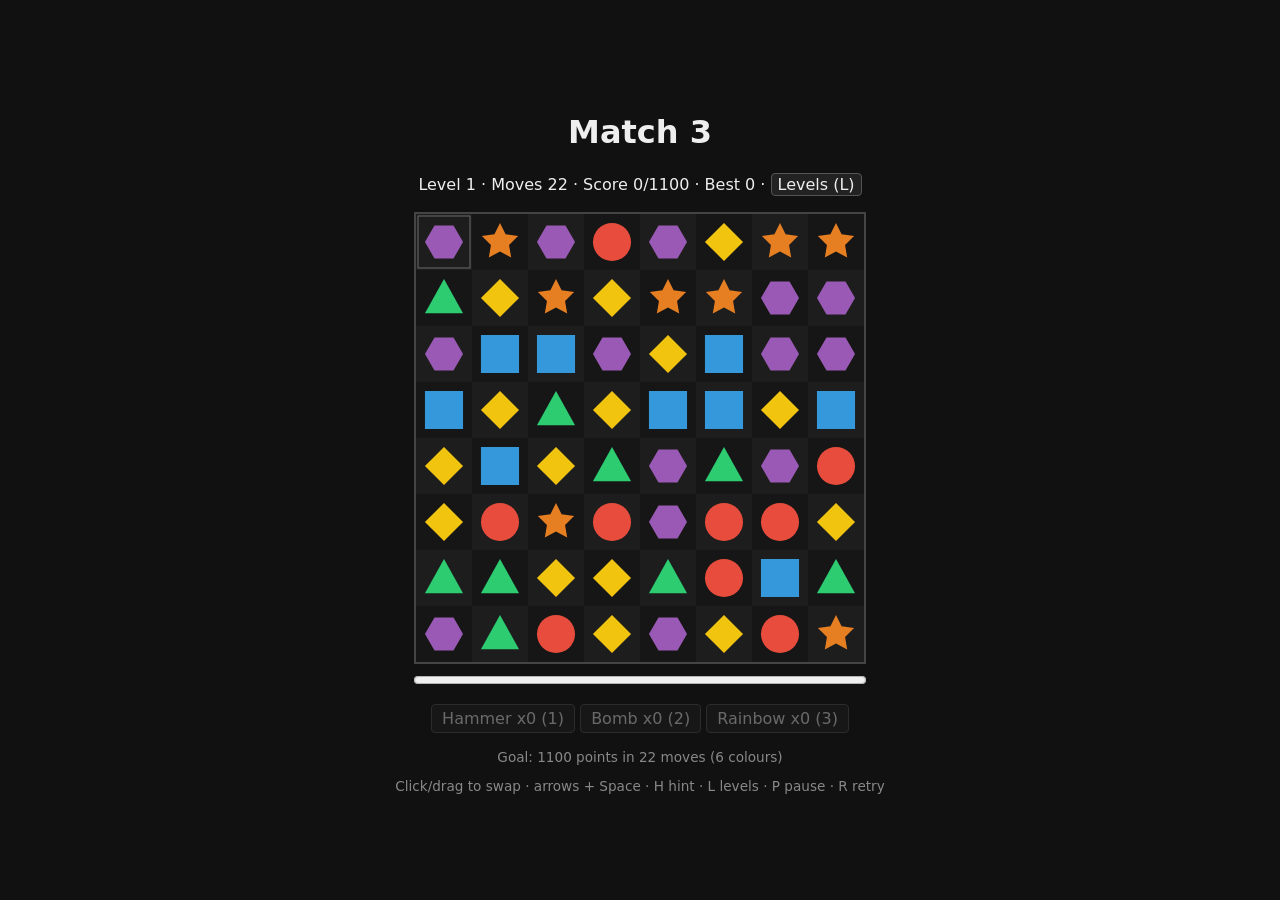
==== match3/index.html @ 858a879d "add match3 Match-3 puzzle: 8x8 board, special gems, cascades, 100 levels with saved progress and a l" ====
<!doctype html>
<html lang="en">
<head>
  <meta charset="utf-8">
  <meta name="viewport" content="width=device-width, initial-scale=1">
  <title>Match 3</title>
  <link rel="stylesheet" href="style.css">
</head>
<body>
  <main>
    <h1>Match 3</h1>
    <p>Level <span id="level">1</span> · Moves <span id="moves">25</span> · Score <span id="score">0</span>/<span id="target">0</span> · Best <span id="best">0</span> · <button id="levels-btn" type="button">Levels (L)</button></p>
    <div id="board">
      <canvas id="game" width="448" height="448"></canvas>
      <progress id="goal" max="1" value="0"></progress>
      <p id="powerups" hidden>
        <button id="pu-hammer" type="button">Hammer</button>
        <button id="pu-bomb" type="button">Bomb</button>
        <button id="pu-rainbow" type="button">Rainbow</button>
      </p>
      <p id="msg" class="hint">&nbsp;</p>
      <p class="hint">Click/drag to swap · arrows + Space · H hint · L levels · P pause · R retry</p>
    </div>
    <section id="levels" hidden>
      <h2>Levels</h2>
      <p><button id="endless" type="button">∞ Endless</button></p>
      <div id="grid"></div>
      <p class="hint">Progress is saved in this browser. <button id="levels-close" type="button">Back to game (Esc)</button></p>
    </section>
  </main>
  <script src="game.js"></script>
</body>
</html>
---- match3/style.css ----
body {
  margin: 0;
  min-height: 100vh;
  display: grid;
  place-items: center;
  background: #111;
  color: #eee;
  font-family: system-ui, sans-serif;
}

main {
  text-align: center;
}

canvas {
  background: #000;
  border: 2px solid #444;
  max-width: 100%;
}

.hint {
  color: #888;
  font-size: 0.85rem;
}

canvas {
  display: block;
  margin: 0 auto;
  touch-action: none;
}

progress {
  display: block;
  box-sizing: border-box;
  width: 452px; /* canvas 448px + 2x2px border */
  max-width: 100%;
  margin: 8px auto 0;
}

button {
  font: inherit;
  color: inherit;
  background: #222;
  border: 1px solid #555;
  border-radius: 4px;
  cursor: pointer;
}

#grid {
  display: grid;
  grid-template-columns: repeat(10, 1fr);
  gap: 4px;
  width: 560px;
  max-width: 100%;
  margin: 0 auto 8px;
}

.lvl {
  display: flex;
  flex-direction: column;
  align-items: center;
  padding: 4px 0;
  font-size: 0.85rem;
}

.lvl span {
  font-size: 0.6rem;
  color: #f1c40f;
}

.lvl.current {
  border-color: #fff;
  background: #2f3b52;
}

.lvl.locked {
  opacity: 0.4;
  cursor: not-allowed;
}

#endless {
  padding: 6px 16px;
}

#endless.current {
  border-color: #fff;
  background: #2f3b52;
}

#powerups button {
  padding: 4px 10px;
}

#powerups button.armed {
  border-color: #ff8c00;
  background: #4a3210;
}

#powerups button:disabled {
  opacity: 0.4;
  cursor: not-allowed;
}
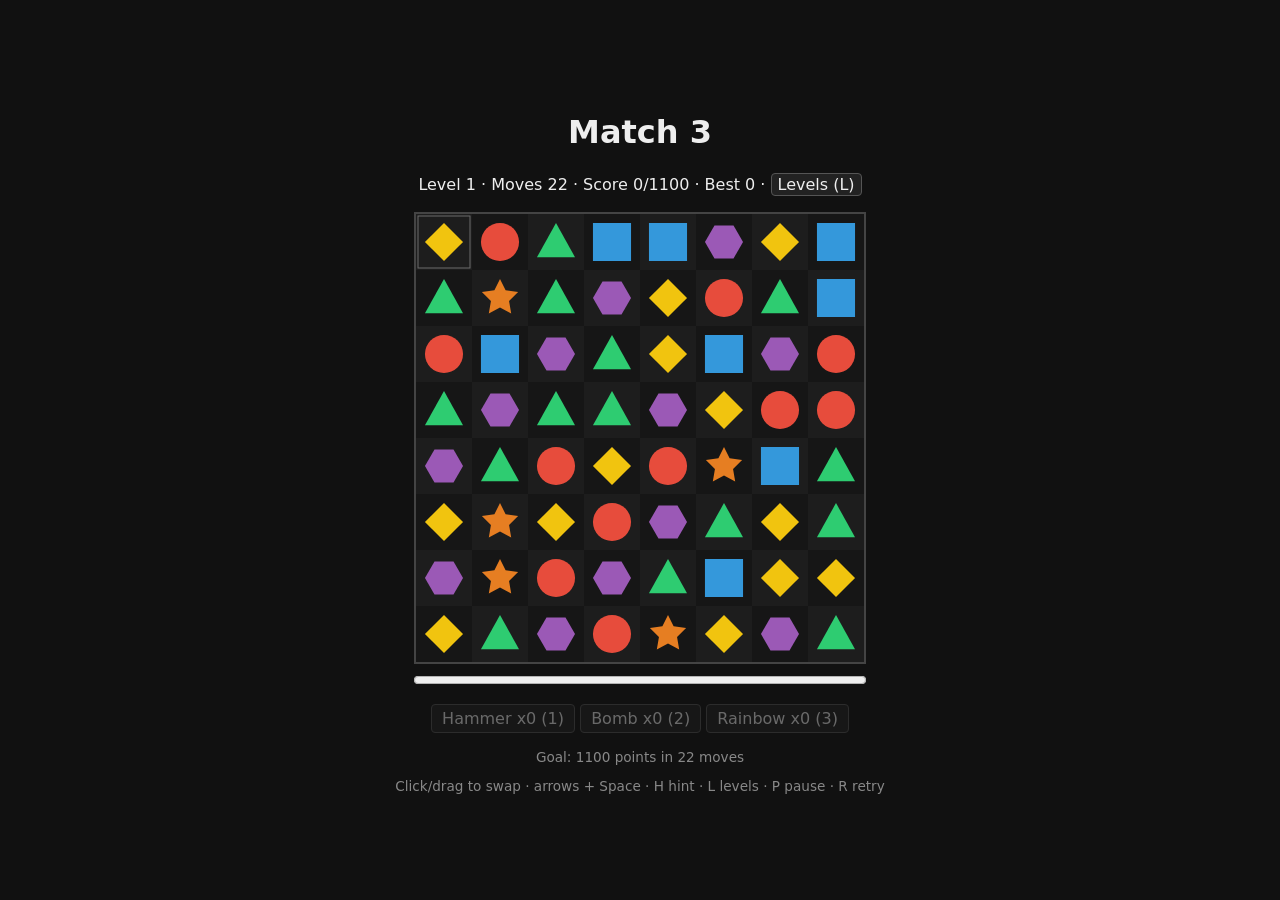
==== commit fbf79f02: "match3: add world 2 with rocks and cages (levels 101-200) Blocked cells never move or clear and spli" ====
--- a/match3/index.html
+++ b/match3/index.html
@@ -9,7 +9,7 @@
 <body>
   <main>
     <h1>Match 3</h1>
-    <p>Level <span id="level">1</span> · Moves <span id="moves">25</span> · Score <span id="score">0</span>/<span id="target">0</span> · Best <span id="best">0</span> · <button id="levels-btn" type="button">Levels (L)</button></p>
+    <p>Level <span id="level">1</span> · Moves <span id="moves">25</span> · Score <span id="score">0</span>/<span id="target">0</span><span id="cages-wrap" hidden> · Cages <span id="cages">0</span></span> · Best <span id="best">0</span> · <button id="levels-btn" type="button">Levels (L)</button></p>
     <div id="board">
       <canvas id="game" width="448" height="448"></canvas>
       <progress id="goal" max="1" value="0"></progress>
@@ -24,7 +24,10 @@
     <section id="levels" hidden>
       <h2>Levels</h2>
       <p><button id="endless" type="button">∞ Endless</button></p>
+      <h3>World 1 - Classic</h3>
       <div id="grid"></div>
+      <h3>World 2 - Walls &amp; Cages</h3>
+      <div id="grid2"></div>
       <p class="hint">Progress is saved in this browser. <button id="levels-close" type="button">Back to game (Esc)</button></p>
     </section>
   </main>
--- a/match3/style.css
+++ b/match3/style.css
@@ -46,7 +46,8 @@
   cursor: pointer;
 }
 
-#grid {
+#grid,
+#grid2 {
   display: grid;
   grid-template-columns: repeat(10, 1fr);
   gap: 4px;
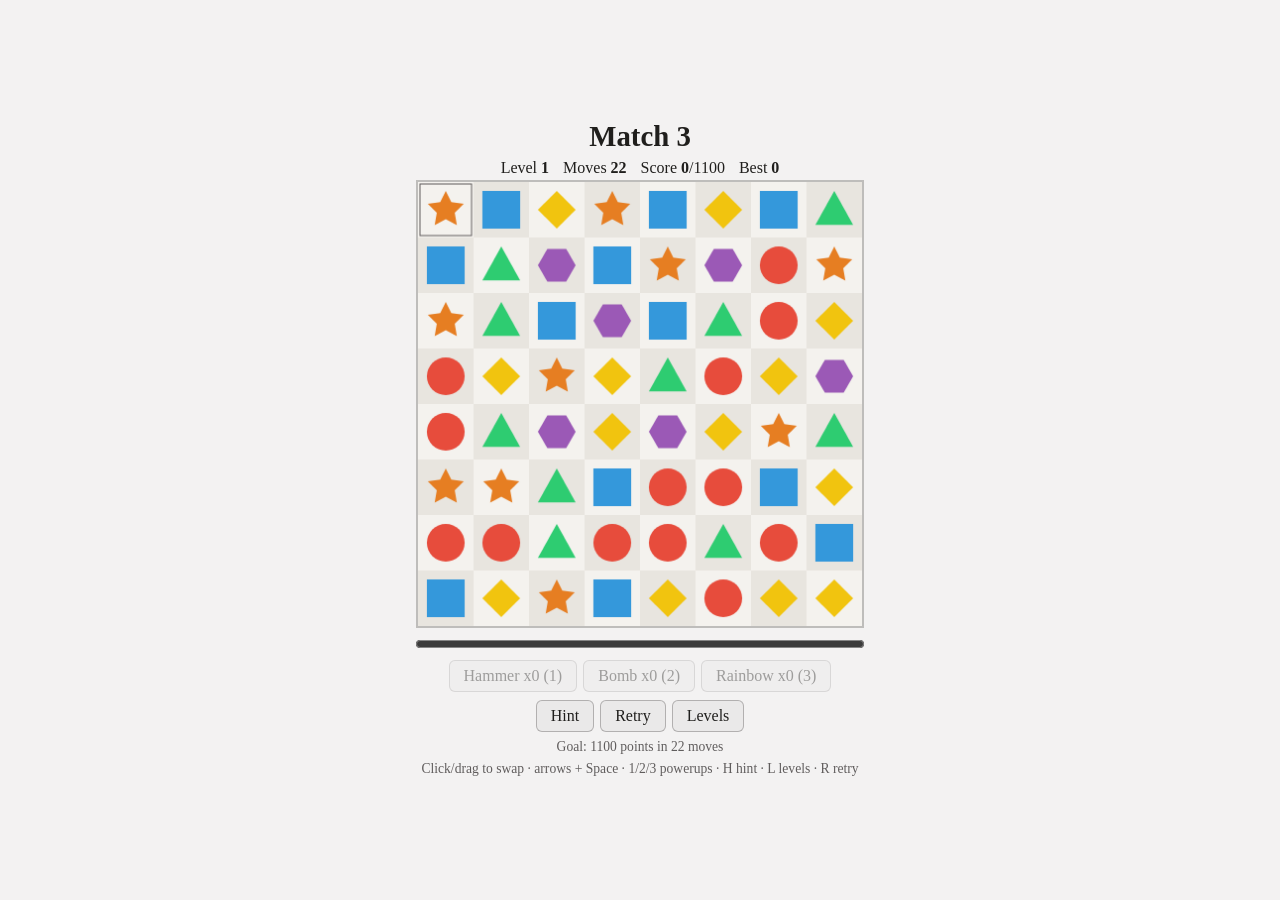
==== commit 1ba79a89: "Follow the kit theme and optimise all games for mobile Colours come from CSS variables and a canvas " ====
--- a/match3/index.html
+++ b/match3/index.html
@@ -2,33 +2,47 @@
 <html lang="en">
 <head>
   <meta charset="utf-8">
-  <meta name="viewport" content="width=device-width, initial-scale=1">
+  <meta name="viewport" content="width=device-width, initial-scale=1, viewport-fit=cover">
   <title>Match 3</title>
+  <script>!function(){var r=document.documentElement;if(r.getAttribute("data-theme"))return;var s=null;try{s=localStorage.getItem("kit-theme")}catch(e){}if(!s&&window.matchMedia&&matchMedia("(prefers-color-scheme: dark)").matches)s="dark";r.setAttribute("data-theme",s||"light");r.setAttribute("data-theme-auto","")}()</script>
   <link rel="stylesheet" href="style.css">
 </head>
 <body>
   <main>
     <h1>Match 3</h1>
-    <p>Level <span id="level">1</span> · Moves <span id="moves">25</span> · Score <span id="score">0</span>/<span id="target">0</span><span id="cages-wrap" hidden> · Cages <span id="cages">0</span></span> · Best <span id="best">0</span> · <button id="levels-btn" type="button">Levels (L)</button></p>
+    <p class="hud">
+      <span>Level <b id="level">1</b></span>
+      <span>Moves <b id="moves">25</b></span>
+      <span>Score <b id="score">0</b>/<span id="target">0</span></span>
+      <span id="cages-wrap" hidden>Cages <b id="cages">0</b></span>
+      <span>Best <b id="best">0</b></span>
+    </p>
     <div id="board">
       <canvas id="game" width="448" height="448"></canvas>
       <progress id="goal" max="1" value="0"></progress>
-      <p id="powerups" hidden>
+      <p id="powerups" class="tools" hidden>
         <button id="pu-hammer" type="button">Hammer</button>
         <button id="pu-bomb" type="button">Bomb</button>
         <button id="pu-rainbow" type="button">Rainbow</button>
       </p>
+      <p class="tools">
+        <button id="btn-hint" type="button">Hint</button>
+        <button id="btn-retry" type="button">Retry</button>
+        <button id="levels-btn" type="button">Levels</button>
+      </p>
       <p id="msg" class="hint">&nbsp;</p>
-      <p class="hint">Click/drag to swap · arrows + Space · H hint · L levels · P pause · R retry</p>
+      <p class="hint kbd-hint">Click/drag to swap · arrows + Space · 1/2/3 powerups · H hint · L levels · R retry</p>
+      <p class="hint touch-only">Drag a gem or tap two neighbours · tap the board to continue</p>
     </div>
     <section id="levels" hidden>
       <h2>Levels</h2>
-      <p><button id="endless" type="button">∞ Endless</button></p>
+      <p><button id="endless" type="button">&infin; Endless</button></p>
       <h3>World 1 - Classic</h3>
       <div id="grid"></div>
       <h3>World 2 - Walls &amp; Cages</h3>
       <div id="grid2"></div>
-      <p class="hint">Progress is saved in this browser. <button id="levels-close" type="button">Back to game (Esc)</button></p>
+      <p class="hint">Progress is saved in this browser.</p>
+      <p><button id="levels-close" type="button">Back to game (Esc)</button></p>
     </section>
   </main>
   <script src="game.js"></script>
--- a/match3/style.css
+++ b/match3/style.css
@@ -1,49 +1,178 @@
+/* Theme: follows the kit portal (it sets data-theme on the page); without it the saved kit choice or the system. */
+:root {
+  color-scheme: light;
+  --bg: #f3f2f2; --surface: #eae9e9; --text: #201f1d; --muted: #605d5d; --accent: #b68235;
+  --border: rgba(32, 31, 29, 0.28);
+  --board: #fbfaf8; --line: rgba(32, 31, 29, 0.1); --cell-a: #f4f2ee; --cell-b: #e8e5df;
+  --overlay: rgba(243, 242, 242, 0.86); --cage: #5b6470;
+}
+
+:root[data-theme=dark] {
+  color-scheme: dark;
+  --bg: #1a1917; --surface: #252320; --text: #ece8e1; --muted: #a09a92; --accent: #d6a04c;
+  --border: rgba(236, 232, 225, 0.28);
+  --board: #100f0e; --line: rgba(236, 232, 225, 0.08); --cell-a: #1d1c1a; --cell-b: #151412;
+  --overlay: rgba(26, 25, 23, 0.84); --cage: #cfd8dc;
+}
+
+@media (prefers-color-scheme: dark) {
+  :root:not([data-theme]) {
+    color-scheme: dark;
+    --bg: #1a1917; --surface: #252320; --text: #ece8e1; --muted: #a09a92; --accent: #d6a04c;
+    --border: rgba(236, 232, 225, 0.28);
+    --board: #100f0e; --line: rgba(236, 232, 225, 0.08); --cell-a: #1d1c1a; --cell-b: #151412;
+    --overlay: rgba(26, 25, 23, 0.84); --cage: #cfd8dc;
+  }
+}
+
+*, *::before, *::after {
+  box-sizing: border-box;
+}
+
+html {
+  -webkit-text-size-adjust: 100%;
+}
+
 body {
   margin: 0;
   min-height: 100vh;
+  min-height: 100dvh;
   display: grid;
   place-items: center;
-  background: #111;
-  color: #eee;
-  font-family: system-ui, sans-serif;
+  background: var(--bg);
+  color: var(--text);
+  font-family: Georgia, "Iowan Old Style", "Times New Roman", serif;
+  padding: env(safe-area-inset-top) env(safe-area-inset-right) env(safe-area-inset-bottom) env(safe-area-inset-left);
+  overscroll-behavior: none;
+  -webkit-tap-highlight-color: transparent;
+  -webkit-user-select: none;
+  user-select: none;
 }
 
 main {
   text-align: center;
-}
-
-canvas {
-  background: #000;
-  border: 2px solid #444;
+  padding: 6px;
   max-width: 100%;
 }
 
-.hint {
-  color: #888;
-  font-size: 0.85rem;
+h1 {
+  margin: 0.2rem 0 0.4rem;
+  font-size: clamp(1.3rem, 5vw, 1.8rem);
+  font-weight: 600;
+}
+
+p {
+  margin: 0.4rem 0;
 }
 
 canvas {
   display: block;
   margin: 0 auto;
+  background: var(--board);
+  border: 2px solid var(--border);
   touch-action: none;
+}
+
+.hint {
+  color: var(--muted);
+  font-size: 0.85rem;
+}
+
+button {
+  font: inherit;
+  color: var(--text);
+  background: var(--surface);
+  border: 1px solid var(--border);
+  border-radius: 6px;
+  padding: 6px 14px;
+  cursor: pointer;
+  touch-action: manipulation;
+}
+
+button:hover {
+  border-color: var(--accent);
+}
+
+button:active {
+  background: color-mix(in srgb, var(--accent) 28%, var(--surface));
+}
+
+button:disabled {
+  opacity: 0.4;
+  cursor: not-allowed;
+}
+
+:focus-visible {
+  outline: 2px solid var(--accent);
+  outline-offset: 2px;
+}
+
+/* On-screen controls only where there is no keyboard. */
+.touch-only {
+  display: none;
+}
+
+@media (pointer: coarse), (max-width: 640px) {
+  .touch-only {
+    display: flex;
+  }
+
+  .kbd-hint {
+    display: none;
+  }
+
+  button {
+    min-height: 44px;
+    min-width: 44px;
+  }
+}
+
+:root {
+  --board-w: min(96vw, 52vh, 448px);
+  --board-w: min(96vw, 52dvh, 448px);
+}
+
+.hud {
+  display: flex;
+  flex-wrap: wrap;
+  justify-content: center;
+  gap: 2px 14px;
+  margin: 0.2rem 0;
+}
+
+.hud b {
+  font-variant-numeric: tabular-nums;
+}
+
+canvas {
+  width: var(--board-w);
+  height: auto;
+  aspect-ratio: 1;
 }
 
 progress {
   display: block;
-  box-sizing: border-box;
-  width: 452px; /* canvas 448px + 2x2px border */
-  max-width: 100%;
+  width: var(--board-w);
   margin: 8px auto 0;
-}
-
-button {
-  font: inherit;
-  color: inherit;
-  background: #222;
-  border: 1px solid #555;
-  border-radius: 4px;
-  cursor: pointer;
+  accent-color: var(--accent);
+}
+
+.tools {
+  display: flex;
+  flex-wrap: wrap;
+  justify-content: center;
+  gap: 6px;
+  margin: 8px 0 0;
+}
+
+.tools[hidden],
+#cages-wrap[hidden] {
+  display: none;
+}
+
+#powerups button.armed {
+  border-color: var(--accent);
+  background: color-mix(in srgb, var(--accent) 30%, var(--surface));
 }
 
 #grid,
@@ -52,7 +181,7 @@
   grid-template-columns: repeat(10, 1fr);
   gap: 4px;
   width: 560px;
-  max-width: 100%;
+  max-width: 94vw;
   margin: 0 auto 8px;
 }
 
@@ -61,17 +190,19 @@
   flex-direction: column;
   align-items: center;
   padding: 4px 0;
+  min-width: 0;
   font-size: 0.85rem;
 }
 
 .lvl span {
   font-size: 0.6rem;
-  color: #f1c40f;
-}
-
-.lvl.current {
-  border-color: #fff;
-  background: #2f3b52;
+  color: var(--accent);
+}
+
+.lvl.current,
+#endless.current {
+  border-color: var(--accent);
+  background: color-mix(in srgb, var(--accent) 22%, var(--surface));
 }
 
 .lvl.locked {
@@ -79,25 +210,13 @@
   cursor: not-allowed;
 }
 
-#endless {
-  padding: 6px 16px;
-}
-
-#endless.current {
-  border-color: #fff;
-  background: #2f3b52;
-}
-
-#powerups button {
-  padding: 4px 10px;
-}
-
-#powerups button.armed {
-  border-color: #ff8c00;
-  background: #4a3210;
-}
-
-#powerups button:disabled {
-  opacity: 0.4;
-  cursor: not-allowed;
-}
+@media (max-width: 520px) {
+  #grid,
+  #grid2 {
+    grid-template-columns: repeat(5, 1fr);
+  }
+
+  .lvl {
+    min-height: 48px;
+  }
+}
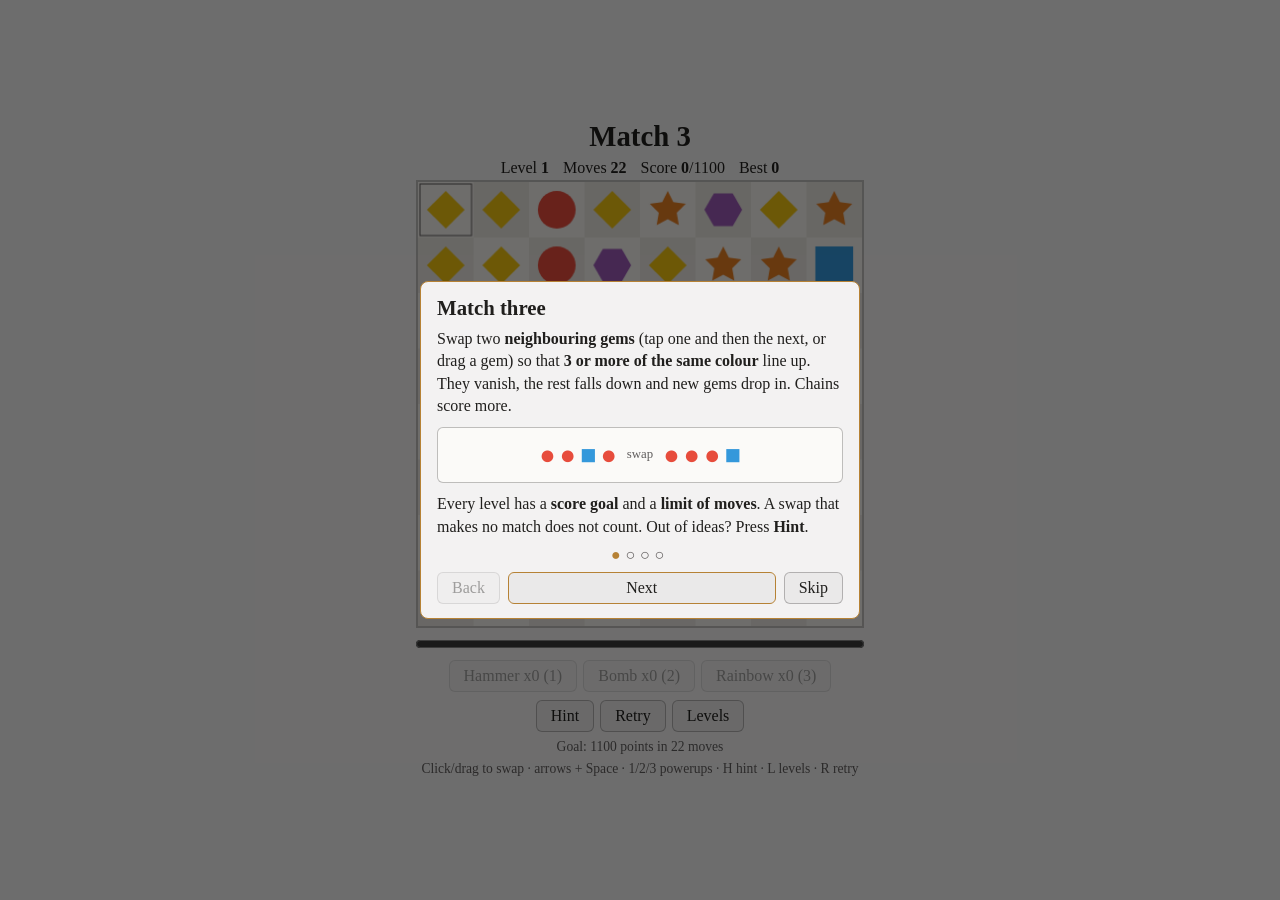
==== commit d09040aa: "Make the repository a working local kit catalog; match3 finale and tutorial kit reads every *.yaml i" ====
--- a/match3/index.html
+++ b/match3/index.html
@@ -36,7 +36,7 @@
     </div>
     <section id="levels" hidden>
       <h2>Levels</h2>
-      <p><button id="endless" type="button">&infin; Endless</button></p>
+      <p><button id="endless" type="button">&infin; Endless</button> <button id="help-btn" type="button">How to play</button></p>
       <h3>World 1 - Classic</h3>
       <div id="grid"></div>
       <h3>World 2 - Walls &amp; Cages</h3>
@@ -45,6 +45,18 @@
       <p><button id="levels-close" type="button">Back to game (Esc)</button></p>
     </section>
   </main>
+  <div id="help" hidden role="dialog" aria-modal="true" aria-labelledby="help-title">
+    <div class="card">
+      <h2 id="help-title"></h2>
+      <div id="help-body"></div>
+      <p id="help-dots" class="dots"></p>
+      <p class="nav">
+        <button id="help-back" type="button">Back</button>
+        <button id="help-next" type="button">Next</button>
+        <button id="help-close" type="button">Skip</button>
+      </p>
+    </div>
+  </div>
   <script src="game.js"></script>
 </body>
 </html>
--- a/match3/style.css
+++ b/match3/style.css
@@ -220,3 +220,129 @@
     min-height: 48px;
   }
 }
+
+/* A powerup was just earned: glow and pop. */
+#powerups button.earned {
+  animation: earned 1.5s ease-out;
+  border-color: var(--accent);
+  opacity: 1;
+}
+
+@keyframes earned {
+  0% { transform: scale(1); box-shadow: 0 0 0 0 var(--accent); background: var(--accent); }
+  20% { transform: scale(1.25); box-shadow: 0 0 18px 6px var(--accent); background: var(--accent); }
+  45% { transform: scale(0.95); box-shadow: 0 0 10px 3px var(--accent); }
+  65% { transform: scale(1.12); box-shadow: 0 0 14px 4px var(--accent); }
+  100% { transform: scale(1); box-shadow: 0 0 0 0 transparent; }
+}
+
+@media (prefers-reduced-motion: reduce) {
+  #powerups button.earned {
+    animation: earned-calm 1.5s ease-out;
+  }
+
+  @keyframes earned-calm {
+    0%, 60% { background: var(--accent); }
+    100% { background: var(--surface); }
+  }
+}
+
+/* How to play */
+#help {
+  position: fixed;
+  inset: 0;
+  z-index: 40;
+  display: grid;
+  place-items: center;
+  padding: 12px;
+  background: rgba(0, 0, 0, 0.55);
+}
+
+#help[hidden] {
+  display: none;
+}
+
+#help .card {
+  width: min(440px, 100%);
+  max-height: 92vh;
+  overflow: auto;
+  background: var(--bg);
+  border: 1px solid var(--accent);
+  border-radius: 8px;
+  padding: 14px 16px;
+  text-align: left;
+}
+
+#help h2 {
+  margin: 0 0 8px;
+  font-size: 1.3rem;
+}
+
+#help-body p {
+  margin: 0.5rem 0;
+  line-height: 1.4;
+}
+
+#help-body .demo {
+  display: flex;
+  align-items: center;
+  justify-content: center;
+  gap: 4px;
+  margin: 10px 0;
+  font-size: 1.7rem;
+  background: var(--board);
+  border: 1px solid var(--border);
+  border-radius: 6px;
+  padding: 8px;
+}
+
+#help-body .demo small {
+  font-size: 0.8rem;
+  color: var(--muted);
+  margin: 0 6px;
+}
+
+#help-body .g0 { color: #e74c3c; }
+#help-body .g1 { color: #3498db; }
+#help-body .g2 { color: #2ecc71; }
+#help-body .g3 { color: #f1c40f; }
+#help-body .g4 { color: #9b59b6; }
+#help-body .g5 { color: #e67e22; }
+
+#help-body .rock {
+  display: inline-block;
+  width: 1.2rem;
+  height: 1.2rem;
+  background: #4a4f57;
+  border: 2px solid #6b727d;
+}
+
+#help-body .cage {
+  display: inline-block;
+  border: 2px solid var(--cage);
+  padding: 0 4px;
+  line-height: 1.5rem;
+}
+
+#help .dots {
+  text-align: center;
+  margin: 8px 0;
+  color: var(--muted);
+  letter-spacing: 0.3em;
+}
+
+#help .dots b {
+  color: var(--accent);
+}
+
+#help .nav {
+  display: flex;
+  justify-content: space-between;
+  gap: 8px;
+  margin: 8px 0 0;
+}
+
+#help .nav #help-next {
+  border-color: var(--accent);
+  flex: 1;
+}
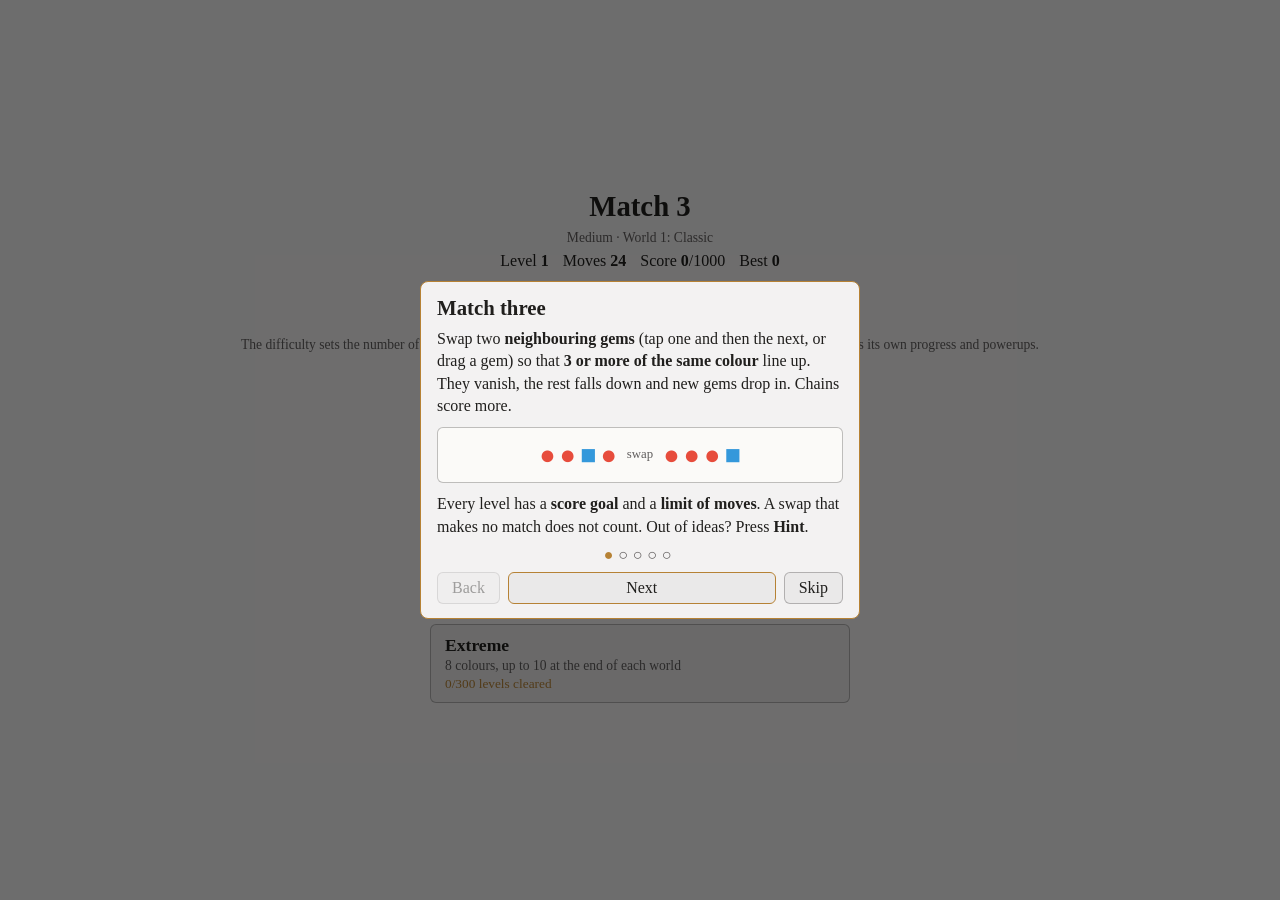
==== commit 76f59140: "match3: difficulties, ten worlds with new elements, and tracking Four difficulties with their own pr" ====
--- a/match3/index.html
+++ b/match3/index.html
@@ -10,11 +10,12 @@
 <body>
   <main>
     <h1>Match 3</h1>
+    <p id="info" class="hint"></p>
     <p class="hud">
       <span>Level <b id="level">1</b></span>
       <span>Moves <b id="moves">25</b></span>
       <span>Score <b id="score">0</b>/<span id="target">0</span></span>
-      <span id="cages-wrap" hidden>Cages <b id="cages">0</b></span>
+      <span id="objs-wrap" hidden><span id="objs"></span></span>
       <span>Best <b id="best">0</b></span>
     </p>
     <div id="board">
@@ -31,16 +32,28 @@
         <button id="levels-btn" type="button">Levels</button>
       </p>
       <p id="msg" class="hint">&nbsp;</p>
-      <p class="hint kbd-hint">Click/drag to swap · arrows + Space · 1/2/3 powerups · H hint · L levels · R retry</p>
+      <p class="hint kbd-hint">Click/drag to swap · arrows + Space · 1/2/3 powerups · T portal jump · H hint · L levels · R retry</p>
       <p class="hint touch-only">Drag a gem or tap two neighbours · tap the board to continue</p>
     </div>
+    <section id="diff" hidden>
+      <h2>Choose a difficulty</h2>
+      <p class="hint">The difficulty sets the number of gem colours, the moves and how many obstacles a level has. Every difficulty has its own progress and powerups.</p>
+      <div id="diff-list" class="diff-list"></div>
+    </section>
     <section id="levels" hidden>
       <h2>Levels</h2>
+      <p class="hint">Difficulty: <b id="diff-name"></b> <button id="btn-diff" type="button">Change</button></p>
+      <p class="hint">Powerups: <span id="stock"></span></p>
       <p><button id="endless" type="button">&infin; Endless</button> <button id="help-btn" type="button">How to play</button></p>
-      <h3>World 1 - Classic</h3>
+      <div class="worldbar">
+        <button id="w-prev" type="button" aria-label="Previous world">&lsaquo;</button>
+        <div>
+          <h3 id="w-title"></h3>
+          <p id="w-sub" class="hint"></p>
+        </div>
+        <button id="w-next" type="button" aria-label="Next world">&rsaquo;</button>
+      </div>
       <div id="grid"></div>
-      <h3>World 2 - Walls &amp; Cages</h3>
-      <div id="grid2"></div>
       <p class="hint">Progress is saved in this browser.</p>
       <p><button id="levels-close" type="button">Back to game (Esc)</button></p>
     </section>
--- a/match3/style.css
+++ b/match3/style.css
@@ -4,7 +4,7 @@
   --bg: #f3f2f2; --surface: #eae9e9; --text: #201f1d; --muted: #605d5d; --accent: #b68235;
   --border: rgba(32, 31, 29, 0.28);
   --board: #fbfaf8; --line: rgba(32, 31, 29, 0.1); --cell-a: #f4f2ee; --cell-b: #e8e5df;
-  --overlay: rgba(243, 242, 242, 0.86); --cage: #5b6470;
+  --overlay: rgba(243, 242, 242, 0.86); --cage: #5b6470; --fog: #b9bdc6;
 }
 
 :root[data-theme=dark] {
@@ -12,7 +12,7 @@
   --bg: #1a1917; --surface: #252320; --text: #ece8e1; --muted: #a09a92; --accent: #d6a04c;
   --border: rgba(236, 232, 225, 0.28);
   --board: #100f0e; --line: rgba(236, 232, 225, 0.08); --cell-a: #1d1c1a; --cell-b: #151412;
-  --overlay: rgba(26, 25, 23, 0.84); --cage: #cfd8dc;
+  --overlay: rgba(26, 25, 23, 0.84); --cage: #cfd8dc; --fog: #4a4e57;
 }
 
 @media (prefers-color-scheme: dark) {
@@ -21,7 +21,7 @@
     --bg: #1a1917; --surface: #252320; --text: #ece8e1; --muted: #a09a92; --accent: #d6a04c;
     --border: rgba(236, 232, 225, 0.28);
     --board: #100f0e; --line: rgba(236, 232, 225, 0.08); --cell-a: #1d1c1a; --cell-b: #151412;
-    --overlay: rgba(26, 25, 23, 0.84); --cage: #cfd8dc;
+    --overlay: rgba(26, 25, 23, 0.84); --cage: #cfd8dc; --fog: #4a4e57;
   }
 }
 
@@ -166,7 +166,8 @@
 }
 
 .tools[hidden],
-#cages-wrap[hidden] {
+#objs-wrap[hidden],
+#diff[hidden] {
   display: none;
 }
 
@@ -175,12 +176,11 @@
   background: color-mix(in srgb, var(--accent) 30%, var(--surface));
 }
 
-#grid,
-#grid2 {
+#grid {
   display: grid;
-  grid-template-columns: repeat(10, 1fr);
+  grid-template-columns: repeat(6, 1fr);
   gap: 4px;
-  width: 560px;
+  width: 420px;
   max-width: 94vw;
   margin: 0 auto 8px;
 }
@@ -211,11 +211,6 @@
 }
 
 @media (max-width: 520px) {
-  #grid,
-  #grid2 {
-    grid-template-columns: repeat(5, 1fr);
-  }
-
   .lvl {
     min-height: 48px;
   }
@@ -346,3 +341,133 @@
   border-color: var(--accent);
   flex: 1;
 }
+
+/* Five moves or fewer left: pulse the counter and glow around the board. */
+#moves.low {
+  color: var(--accent);
+  display: inline-block;
+  animation: low-pulse 0.9s ease-in-out infinite;
+}
+
+#board.low canvas {
+  animation: low-glow 0.9s ease-in-out infinite;
+}
+
+@keyframes low-pulse {
+  0%, 100% { transform: scale(1); }
+  50% { transform: scale(1.35); }
+}
+
+@keyframes low-glow {
+  0%, 100% { box-shadow: 0 0 0 0 transparent; }
+  50% { box-shadow: 0 0 16px 3px var(--accent); }
+}
+
+@media (prefers-reduced-motion: reduce) {
+  #moves.low, #board.low canvas { animation: none; }
+  #board.low canvas { box-shadow: 0 0 10px 2px var(--accent); }
+}
+
+/* Difficulty choice and the world bar of the level overview */
+.diff-list {
+  display: grid;
+  gap: 8px;
+  width: min(420px, 94vw);
+  margin: 10px auto;
+}
+
+.diffbtn {
+  display: grid;
+  gap: 2px;
+  padding: 10px 14px;
+  text-align: left;
+}
+
+.diffbtn b {
+  font-size: 1.1rem;
+}
+
+.diffbtn span {
+  color: var(--muted);
+  font-size: 0.85rem;
+}
+
+.diffbtn small {
+  color: var(--accent);
+}
+
+.diffbtn.current {
+  border-color: var(--accent);
+  background: color-mix(in srgb, var(--accent) 22%, var(--surface));
+}
+
+.worldbar {
+  display: flex;
+  align-items: center;
+  justify-content: center;
+  gap: 10px;
+  width: min(420px, 94vw);
+  margin: 10px auto 6px;
+}
+
+.worldbar > div {
+  flex: 1;
+  min-width: 0;
+}
+
+.worldbar h3 {
+  margin: 0;
+  font-size: 1.1rem;
+}
+
+.worldbar p {
+  margin: 2px 0 0;
+}
+
+#objs b {
+  font-variant-numeric: tabular-nums;
+}
+
+#help-body .ice {
+  display: inline-block;
+  padding: 0 4px;
+  background: rgba(160, 220, 255, 0.45);
+  border: 2px solid rgba(255, 255, 255, 0.85);
+}
+
+#help-body .slime {
+  display: inline-block;
+  padding: 0 6px;
+  background: rgba(110, 200, 60, 0.55);
+  border-radius: 8px;
+}
+
+#help-body .belt {
+  color: var(--accent);
+  letter-spacing: 0.1em;
+}
+
+#help-body .portal {
+  display: inline-block;
+  width: 1.3rem;
+  height: 1.3rem;
+  border: 3px solid #00bcd4;
+  border-radius: 50%;
+}
+
+#help-body .bomb b {
+  display: inline-block;
+  margin-left: 2px;
+  padding: 0 6px;
+  font-size: 0.9rem;
+  color: #fff;
+  background: #c0392b;
+  border-radius: 50%;
+}
+
+#help-body .fog {
+  display: inline-block;
+  padding: 0 10px;
+  color: var(--muted);
+  background: var(--fog);
+}
